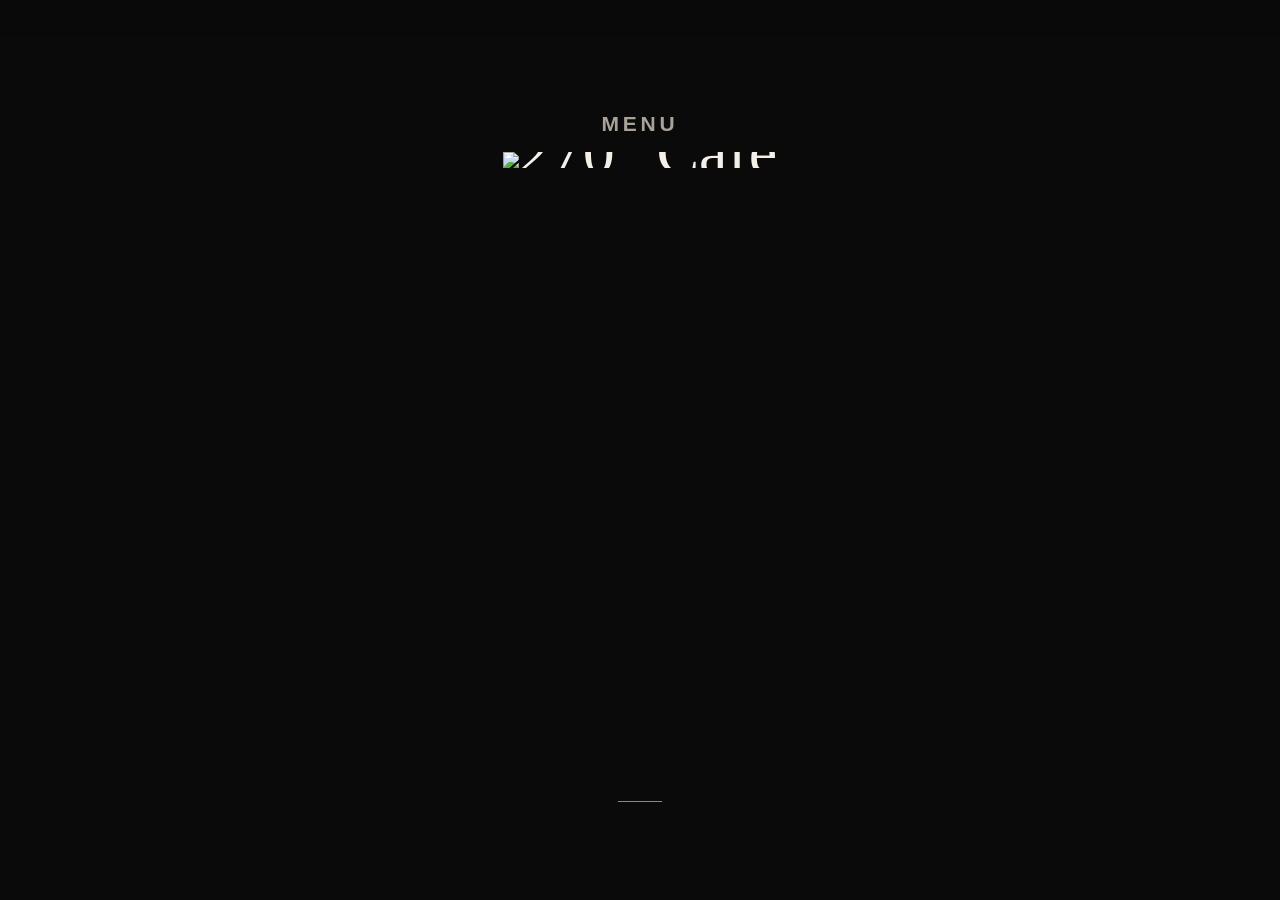
==== cafe/index.html @ ac8ba7f1 "Logos, hero with Nairobi daylight, tabbed menus, events page, venue fonts - real 270° logos in heade" ====
<!DOCTYPE html>
<html lang="en" data-root="../" data-venue="cafe">
<head>
<meta charset="utf-8">
<meta name="viewport" content="width=device-width, initial-scale=1">
<title>Café menu · 270°</title>
<meta name="description" content="The 270° Café menu: breakfast, smoothie bowls, sandwiches, bites and specialty coffee.">
<meta name="theme-color" content="#0a0a0a">
<link rel="icon" href="../assets/icon.png" type="image/png">
<link rel="apple-touch-icon" href="../assets/icon.png">
<link rel="stylesheet" href="../assets/style.css?v=221000">
</head>
<body>

<header data-header></header>

<main>
  <div class="menu-head">
    <p class="eyebrow">Menu</p>
    <h1 class="logo-h"><img src="../assets/logo-cafe.png?v=221000" alt="270° Café" width="766" height="815"></h1>
    <div class="venue-line" data-venue-info="cafe" data-compact></div>
  </div>
  <div id="menu"></div>
  <noscript><p class="menu-intro">Please switch on JavaScript to see the menu.</p></noscript>
</main>

<footer data-footer></footer>

<script src="../assets/site.js?v=221000"></script>
<script src="../data/cafe.js?v=221000"></script>
<script src="../assets/menu.js?v=221000"></script>
</body>
</html>
---- assets/style.css ----
@font-face { font-family: "Cormorant"; src: url("fonts/cormorant.woff2") format("woff2"); font-weight: 400 500; font-style: normal; font-display: swap; }
@font-face { font-family: "Cormorant"; src: url("fonts/cormorant-italic.woff2") format("woff2"); font-weight: 400; font-style: italic; font-display: swap; }
@font-face { font-family: "Jost"; src: url("fonts/jost.woff2") format("woff2"); font-weight: 300 500; font-style: normal; font-display: swap; }

:root {
  --bg: #0a0a0a;
  --panel: #131312;
  --fg: #f4f0e9;
  --muted: #a8a299;
  --line: rgba(244, 240, 233, 0.18);
  --serif: "Cormorant", "Cormorant Garamond", Georgia, "Times New Roman", serif;
  /* Century Gothic is the 270° Rooftop house font. It shows where it is installed (most Windows PCs);
     everywhere else Jost stands in until a web licence and font file for Century Gothic are added. */
  --sans: "Century Gothic", "CenturyGothic", "Jost", "Avenir Next", "Helvetica Neue", Arial, sans-serif;
  --gutter: clamp(20px, 5vw, 56px);
  --measure: 720px;
}

* { box-sizing: border-box; margin: 0; padding: 0; }
html { scroll-behavior: smooth; -webkit-text-size-adjust: 100%; }
body {
  background: var(--bg); color: var(--fg);
  font-family: var(--serif); font-size: 19px; line-height: 1.5;
  min-height: 100vh; display: flex; flex-direction: column;
  -webkit-font-smoothing: antialiased;
}
body.locked { overflow: hidden; }
a { color: inherit; text-underline-offset: 4px; text-decoration-thickness: 1px; }
a:focus-visible, button:focus-visible { outline: 1px solid var(--fg); outline-offset: 4px; }
main { flex: 1; }

/* Small caps labels */
.eyebrow, .tabs a, nav a, .btn, h3, .fine, .price-note {
  font-family: var(--sans); text-transform: uppercase; letter-spacing: 0.22em; font-weight: 400;
}

/* Header */
[data-header] {
  display: flex; align-items: center; justify-content: space-between; gap: 16px;
  padding: 18px var(--gutter); border-bottom: 1px solid var(--line);
}
.wordmark { font-family: var(--sans); font-weight: 300; font-size: 30px; letter-spacing: 0.02em; text-decoration: none; line-height: 1; }
[data-header] nav { display: flex; align-items: center; gap: clamp(14px, 4vw, 32px); }
[data-header] nav a { font-size: 12px; text-decoration: none; padding: 8px 0; }
[data-header] nav a:hover { text-decoration: underline; }
[data-header] nav a.nav-cta { border: 1px solid var(--fg); padding: 8px 14px; }
[data-header] nav a.nav-cta:hover { background: var(--fg); color: var(--bg); text-decoration: none; }

/* Hero */
.hero { text-align: center; padding: clamp(64px, 14vh, 150px) var(--gutter) clamp(56px, 10vh, 110px); }
.hero .mark { font-family: var(--sans); font-weight: 300; font-size: clamp(96px, 26vw, 220px); line-height: 0.95; letter-spacing: -0.01em; }
.hero .rule { display: flex; align-items: center; justify-content: center; gap: 18px; margin-top: 18px; font-family: var(--sans); font-size: clamp(12px, 3.2vw, 15px); letter-spacing: 0.5em; text-transform: uppercase; }
.hero .rule::before, .hero .rule::after { content: ""; width: clamp(28px, 8vw, 64px); height: 1px; background: var(--fg); }
.hero .rule span { padding-left: 0.5em; }
.hero p.lead { font-style: italic; font-size: clamp(22px, 5vw, 28px); margin: 40px auto 0; max-width: 22em; }
.actions { display: flex; flex-wrap: wrap; justify-content: center; gap: 14px; margin-top: 40px; }

.btn {
  display: inline-block; font-size: 12px; text-decoration: none; cursor: pointer;
  border: 1px solid var(--fg); background: transparent; color: var(--fg);
  padding: 15px 26px; min-width: 190px; text-align: center;
}
.btn:hover { background: var(--fg); color: var(--bg); }

/* Blocks */
.block { padding: clamp(48px, 9vh, 96px) var(--gutter); border-top: 1px solid var(--line); }
.block > * { max-width: var(--measure); margin-left: auto; margin-right: auto; }
.block.center { text-align: center; }
.eyebrow { font-size: 12px; color: var(--muted); margin-bottom: 18px; }
h1, h2 { font-weight: 400; line-height: 1.15; }
h2 { font-size: clamp(30px, 7vw, 42px); margin-bottom: 20px; }
.block p + p { margin-top: 16px; }
.signoff { font-style: italic; color: var(--muted); }

/* Two places */
.places { display: grid; gap: 1px; background: var(--line); border-top: 1px solid var(--line); }
@media (min-width: 760px) { .places { grid-template-columns: 1fr 1fr; } }
.place { background: var(--bg); padding: clamp(40px, 8vh, 80px) var(--gutter); text-align: center; text-decoration: none; display: block; }
.place:hover { background: var(--panel); }
.place h2 { margin-bottom: 10px; }
.place p { color: var(--muted); max-width: 26em; margin: 0 auto 26px; }
.place .more { font-family: var(--sans); font-size: 12px; letter-spacing: 0.22em; text-transform: uppercase; border-bottom: 1px solid var(--fg); padding-bottom: 6px; }

/* Visit */
.venues { display: grid; gap: 56px; max-width: 900px !important; }
@media (min-width: 760px) { .venues { grid-template-columns: 1fr 1fr; gap: 40px; } }
.venue h2 { font-size: clamp(28px, 6vw, 34px); margin-bottom: 16px; }
.fact { white-space: pre-line; }
.fact + .fact { margin-top: 10px !important; }
.fact.hours { color: var(--muted); }
.venue { display: flex; flex-direction: column; }
.venue .actions { flex-direction: column; align-items: center; justify-content: flex-end; flex: 1; margin-top: 0; padding-top: 26px; }
.venue .btn { width: 270px; max-width: 100%; }
.btn.solid { background: var(--fg); color: var(--bg); }
.btn.solid:hover { background: transparent; color: var(--fg); }
.venue-line { margin-top: 26px; font-size: 17px; color: var(--muted); }
.venue-line .fact + .fact { margin-top: 2px !important; }
.venue-line .actions { margin-top: 22px; }
.venue-line .btn { min-width: 0; padding: 12px 20px; }
.call-label { margin: 22px 0 8px !important; }
.call { margin-top: 4px !important; }
.call span { color: var(--muted); }
.foot-links { display: flex; flex-wrap: wrap; justify-content: center; gap: 8px 28px; margin-bottom: 16px; }

.facts { display: grid; gap: 34px; margin-top: 34px; }
@media (min-width: 760px) { .facts { grid-template-columns: repeat(auto-fit, minmax(200px, 1fr)); } }
.facts h3 { font-size: 12px; color: var(--muted); margin-bottom: 10px; }
.facts p { margin: 0; }
.social { display: flex; flex-wrap: wrap; justify-content: center; gap: 14px; margin-top: 28px; }

/* Menu page */
.menu-head { text-align: center; padding: clamp(40px, 8vh, 80px) var(--gutter) clamp(24px, 4vh, 40px); }
.menu-head .eyebrow { margin-bottom: 12px; }
.menu-head h1 { font-size: clamp(40px, 10vw, 64px); }
.menu-head .switch { margin-top: 18px; font-family: var(--sans); font-size: 12px; letter-spacing: 0.22em; text-transform: uppercase; color: var(--muted); }

.tabs {
  position: sticky; top: 0; z-index: 5; background: var(--bg);
  display: flex; gap: 26px; overflow-x: auto; white-space: nowrap; scrollbar-width: none;
  padding: 0 var(--gutter); border-top: 1px solid var(--line); border-bottom: 1px solid var(--line);
}
.tabs::-webkit-scrollbar { display: none; }
@media (min-width: 760px) { .tabs { justify-content: center; } }
.tabs a { font-size: 12px; text-decoration: none; color: var(--muted); padding: 17px 0 15px; border-bottom: 1px solid transparent; flex: none; }
.tabs a.on, .tabs a:hover { color: var(--fg); border-bottom-color: var(--fg); }

.menu-intro { max-width: 34em; margin: 40px auto 0; padding: 0 var(--gutter); text-align: center; font-style: italic; color: var(--muted); }
.sections { max-width: var(--measure); margin: 0 auto; padding: 0 var(--gutter) 40px; }
.menu-section { padding-top: 56px; scroll-margin-top: 44px; }
.menu-section h2 { text-align: center; font-family: var(--sans); font-weight: 400; font-size: clamp(20px, 5vw, 24px); letter-spacing: 0.32em; text-transform: uppercase; padding-bottom: 18px; margin-bottom: 0; border-bottom: 1px solid var(--line); }
.menu-section .subtitle { text-align: center; font-style: italic; color: var(--muted); margin-top: 14px; }
.menu-section h3 { font-size: 12px; color: var(--muted); margin: 38px 0 0; padding-bottom: 12px; border-bottom: 1px solid var(--line); }
.menu-section h3 + .subtitle { text-align: left; }

.items { list-style: none; }
.item { padding: 20px 0; border-bottom: 1px solid rgba(244, 240, 233, 0.08); }
.item:last-child { border-bottom: 0; }
.item-head { display: flex; align-items: baseline; justify-content: space-between; gap: 18px; }
.item h4 { font-weight: 500; font-size: 22px; line-height: 1.25; }
.price { font-family: var(--sans); font-weight: 400; font-size: 16px; letter-spacing: 0.04em; white-space: nowrap; font-variant-numeric: tabular-nums; }
.desc { color: var(--muted); font-style: italic; margin-top: 4px; max-width: 34em; }
.option { display: flex; justify-content: space-between; gap: 18px; margin-top: 8px; padding-left: 16px; border-left: 1px solid var(--line); color: var(--muted); }
.item-note { font-family: var(--sans); font-size: 14px; letter-spacing: 0.04em; color: var(--muted); margin-top: 8px; }
.menu-notes { text-align: center; color: var(--muted); font-family: var(--sans); font-size: 13px; letter-spacing: 0.08em; padding: 8px var(--gutter) 64px; }
.menu-notes p + p { margin-top: 6px; }

/* Footer */
[data-footer] { border-top: 1px solid var(--line); padding: 36px var(--gutter) 44px; text-align: center; color: var(--muted); font-size: 17px; }
[data-footer] p + p { margin-top: 10px; }
.fine { font-size: 11px; letter-spacing: 0.16em; }

/* Note for guests in the building */
.notice { position: fixed; inset: 0; z-index: 20; background: rgba(0, 0, 0, 0.78); display: flex; align-items: center; justify-content: center; padding: 20px; }
.notice-card { background: var(--bg); border: 1px solid var(--fg); max-width: 460px; width: 100%; padding: clamp(28px, 7vw, 44px); text-align: center; max-height: 100%; overflow-y: auto; }
.notice-card h2 { font-size: clamp(26px, 6.5vw, 32px); margin-bottom: 16px; }
.notice-card p + p { margin-top: 14px; }
.notice-card .btn { margin-top: 28px; }

[hidden] { display: none !important; }
@media (prefers-reduced-motion: reduce) { html { scroll-behavior: auto; } }

/* Home hero: the 270° arc and the Nairobi sky */
.hero { position: relative; overflow: hidden; isolation: isolate; }
.hero[data-mood="dawn"]   { --glow-a: rgba(244, 170, 120, 0.34); --glow-b: rgba(190, 110, 130, 0.16); --sun: #ffd9b0; }
.hero[data-mood="day"]    { --glow-a: rgba(236, 214, 170, 0.16); --glow-b: rgba(150, 170, 190, 0.08); --sun: #fff3d6; }
.hero[data-mood="sunset"] { --glow-a: rgba(240, 130, 60, 0.46);  --glow-b: rgba(170, 60, 90, 0.24);   --sun: #ffb070; }
.hero[data-mood="night"]  { --glow-a: rgba(120, 118, 114, 0.20); --glow-b: rgba(70, 68, 66, 0.14);    --sun: #cfcac2; }
.sky {
  position: absolute; inset: 0; z-index: -1; opacity: 0; transition: opacity 2.6s ease;
  background:
    radial-gradient(90% 55% at 50% 108%, var(--glow-a, transparent), transparent 70%),
    radial-gradient(140% 80% at 50% 120%, var(--glow-b, transparent), transparent 75%);
}
.hero.lit .sky { opacity: 1; animation: breathe 9s ease-in-out 2.6s infinite alternate; }
@keyframes breathe { from { opacity: 1; } to { opacity: 0.72; } }

.dial { position: relative; width: min(80vw, 430px); aspect-ratio: 1; margin: 0 auto; display: grid; place-items: center; }
.dial svg { position: absolute; inset: 0; width: 100%; height: 100%; overflow: visible; }
.arc {
  fill: none; stroke: var(--fg); stroke-width: 1.1;
  transform-origin: 200px 200px; transform: rotate(135deg);
  stroke-dasharray: 0 360; transition: stroke-dasharray 2.4s cubic-bezier(.65, 0, .2, 1);
}
.hero.lit .arc { stroke-dasharray: 270 360; }
.sun { transform-origin: 200px 200px; transform: rotate(135deg); transition: transform 2.8s cubic-bezier(.65, 0, .2, 1), opacity 1s ease; opacity: 0; fill: var(--sun, var(--fg)); }
.hero.lit .sun { opacity: 1; }
.sun .halo { opacity: 0.22; filter: blur(5px); }
.hero .dial .mark { font-size: clamp(76px, 25vw, 136px); line-height: 1; padding-left: 0.08em; opacity: 0; transform: translateY(10px); transition: opacity 1.4s ease .5s, transform 1.4s ease .5s; }
.hero.lit .dial .mark { opacity: 1; transform: none; }
.hero .dial .rule { position: absolute; left: 0; right: 0; bottom: 5%; margin: 0; gap: 0; font-size: clamp(10px, 2.9vw, 13px); opacity: 0; transition: opacity 1.4s ease 1.5s; }
.hero .dial .rule::before, .hero .dial .rule::after { display: none; }
.hero.lit .dial .rule { opacity: 1; }
.hero p.lead, .hero .actions, .now { opacity: 0; transition: opacity 1.4s ease 1.9s; }
.hero.lit p.lead, .hero.lit .actions { opacity: 1; }
.hero.lit .now { opacity: 1; }
.now { margin-top: 44px; font-family: var(--sans); font-size: 11px; letter-spacing: 0.3em; text-transform: uppercase; color: var(--muted); }

.reveal { opacity: 0; transform: translateY(18px); transition: opacity 1s ease, transform 1s ease; }
.reveal.in { opacity: 1; transform: none; }
@media (prefers-reduced-motion: reduce) {
  .arc, .sun, .sky, .hero .dial .mark, .hero .dial .rule, .hero p.lead, .hero .actions, .now { transition: none; animation: none !important; }
}

/* Real logos */
.wordmark { display: block; }
.wordmark img { display: block; height: 30px; width: auto; }
.hero .dial .mark { font-size: 0; padding: 0; width: 56%; margin-top: -4%; }
.hero .dial .mark img { display: block; width: 100%; height: auto; }
.logo-h { margin: 0 auto 22px !important; line-height: 0; }
.logo-h img { height: auto; }
.place .logo-h img { width: clamp(120px, 34vw, 150px); }
.place .logo-h img[src*="cafe"] { width: clamp(100px, 28vw, 124px); }
.menu-head .logo-h img { width: clamp(140px, 40vw, 180px); }
.menu-head .logo-h img[src*="cafe"] { width: clamp(116px, 33vw, 148px); }

/* Hero line in the house sans (Century Gothic, Jost as stand-in) */
.hero p.lead { font-family: var(--sans); font-style: normal; font-weight: 300; font-size: clamp(16px, 4.2vw, 21px); letter-spacing: 0.04em; line-height: 1.6; max-width: 30em; }

/* No italic script anywhere: these lines use the house sans, upright and light */
.signoff, .menu-intro, .menu-section .subtitle, .desc {
  font-family: var(--sans); font-style: normal; font-weight: 300; letter-spacing: 0.02em;
}
.desc { font-size: 15.5px; line-height: 1.55; margin-top: 6px; }
.menu-intro { font-size: 16px; line-height: 1.7; }
.menu-section .subtitle, .signoff { font-size: 15px; }

/* Very narrow phones */
@media (max-width: 359px) {
  [data-header] nav { gap: 12px; }
  [data-header] nav a { font-size: 11px; letter-spacing: 0.14em; }
  [data-header] nav a.nav-cta { padding: 7px 10px; }
}

/* Side note under the venue details on the menu pages */
.side-note { font-family: var(--sans); font-weight: 300; font-size: 14px; letter-spacing: 0.03em; line-height: 1.6; color: var(--muted); max-width: 30em; margin: 22px auto 0; padding-top: 18px; border-top: 1px solid var(--line); }

/* Story text on the home page in the house sans */
.story p:not(.eyebrow) { font-family: var(--sans); font-weight: 300; font-size: 17px; line-height: 1.75; letter-spacing: 0.02em; }
.story p.signoff { font-size: 15px; }

/* Café: the hand-drawn font from the café logo and printed menu (Amatic SC) */
@font-face { font-family: "Amatic SC"; src: url("fonts/amatic.woff2") format("woff2"); font-weight: 400; font-style: normal; font-display: swap; }
@font-face { font-family: "Amatic SC"; src: url("fonts/amatic-bold.woff2") format("woff2"); font-weight: 700; font-style: normal; font-display: swap; }
html[data-venue="cafe"] { --hand: "Amatic SC", "Jost", sans-serif; }
html[data-venue="cafe"] .eyebrow,
html[data-venue="cafe"] [data-header] nav a,
html[data-venue="cafe"] .btn,
html[data-venue="cafe"] .tabs a,
html[data-venue="cafe"] .menu-section h2,
html[data-venue="cafe"] .item h4,
html[data-venue="cafe"] .price { font-family: var(--hand); font-weight: 700; }
html[data-venue="cafe"] .eyebrow { font-size: 21px; letter-spacing: 0.18em; }
html[data-venue="cafe"] [data-header] nav a { font-size: 21px; letter-spacing: 0.12em; padding: 4px 0; }
html[data-venue="cafe"] [data-header] nav a.nav-cta { padding: 3px 14px; }
html[data-venue="cafe"] .btn { font-size: 21px; letter-spacing: 0.12em; padding: 9px 20px; }
html[data-venue="cafe"] .tabs a { font-size: 22px; letter-spacing: 0.1em; padding: 10px 0 9px; }
html[data-venue="cafe"] .menu-section h2 { font-size: clamp(38px, 10vw, 46px); letter-spacing: 0.12em; line-height: 1.1; padding-bottom: 12px; }
html[data-venue="cafe"] .item h4 { font-size: 30px; letter-spacing: 0.05em; line-height: 1.15; }
html[data-venue="cafe"] .price { font-size: 28px; letter-spacing: 0.04em; }
@media (max-width: 359px) {
  html[data-venue="cafe"] [data-header] nav a { font-size: 19px; letter-spacing: 0.08em; }
}

/* Logos as titles in the Visit section */
.venue .logo-h { min-height: 124px; display: flex; align-items: flex-end; justify-content: center; margin-bottom: 26px !important; }
.venue .logo-h img { width: 140px; }
.venue .logo-h img[src*="cafe"] { width: 116px; }
.venue .logo-h { min-height: 86px; margin-bottom: 22px !important; }
.venue .logo-h img { width: 96px; }
.venue .logo-h img[src*="cafe"] { width: 80px; }

/* Header on phones: logo on top, links in a row below */
@media (max-width: 519px) {
  [data-header] { flex-wrap: wrap; justify-content: center; row-gap: 12px; padding-top: 16px; padding-bottom: 12px; }
  [data-header] nav { width: 100%; justify-content: space-between; gap: 8px; }
}

/* Events page */
.events-head h1, .sans-h { font-family: var(--sans); font-weight: 300; font-size: clamp(26px, 6.4vw, 40px); letter-spacing: 0.04em; line-height: 1.25; }
.events-lead { font-family: var(--sans); font-weight: 300; font-size: 17px; line-height: 1.7; letter-spacing: 0.02em; color: var(--muted); max-width: 32em; margin: 18px auto 0; }
.events-head .btn { margin-top: 30px; }
.events-head { padding-bottom: clamp(48px, 9vh, 88px); }
.center-text { text-align: center; }
.points { display: grid; gap: 40px; max-width: 980px !important; }
@media (min-width: 760px) { .points { grid-template-columns: repeat(3, 1fr); gap: 48px; } }
.points h3 { font-size: 12px; color: var(--fg); margin-bottom: 14px; padding-bottom: 14px; border-bottom: 1px solid var(--line); }
.points p { font-family: var(--sans); font-weight: 300; font-size: 16px; line-height: 1.7; letter-spacing: 0.02em; color: var(--muted); }
#inquire h2 { font-family: var(--sans); font-weight: 300; font-size: clamp(24px, 6vw, 32px); letter-spacing: 0.04em; }

.form { display: grid; gap: 22px 28px; margin-top: 40px; }
@media (min-width: 640px) { .form { grid-template-columns: 1fr 1fr; } .form .wide { grid-column: 1 / -1; } }
.field label { display: block; font-family: var(--sans); font-size: 11px; letter-spacing: 0.22em; text-transform: uppercase; color: var(--muted); margin-bottom: 8px; }
.field input, .field select, .field textarea {
  width: 100%; font: 300 17px/1.4 var(--sans); letter-spacing: 0.02em; color: var(--fg);
  background: transparent; border: 1px solid var(--line); border-radius: 0; padding: 13px 14px;
  -webkit-appearance: none; appearance: none; color-scheme: dark;
}
.field select { background-image: linear-gradient(45deg, transparent 50%, var(--fg) 50%), linear-gradient(135deg, var(--fg) 50%, transparent 50%); background-position: calc(100% - 20px) 55%, calc(100% - 14px) 55%; background-size: 6px 6px; background-repeat: no-repeat; padding-right: 40px; }
.field select option { background: var(--bg); color: var(--fg); }
.field textarea { resize: vertical; min-height: 130px; }
.field input::placeholder { color: rgba(244, 240, 233, 0.32); }
.field input:focus, .field select:focus, .field textarea:focus { outline: none; border-color: var(--fg); }
.field .bad { border-color: #e0a08a; }
.form-actions { display: flex; flex-wrap: wrap; gap: 14px; margin-top: 6px; }
.form-error { font-family: var(--sans); font-size: 15px; color: #e8b3a0; }
.form-hint { font-family: var(--sans); font-weight: 300; font-size: 13.5px; letter-spacing: 0.03em; color: var(--muted); }

/* Header fixed at the top of every page */
[data-header] { position: sticky; top: 0; z-index: 10; background: rgba(10, 10, 10, 0.94); -webkit-backdrop-filter: blur(10px); backdrop-filter: blur(10px); }
.tabs { top: var(--header-h, 73px); }
.menu-section { scroll-margin-top: calc(var(--header-h, 73px) + 52px); }
#inquire, #visit { scroll-margin-top: var(--header-h, 73px); }
@media (max-width: 519px) {
  [data-header] { row-gap: 6px; padding-top: 10px; padding-bottom: 8px; }
  [data-header] .wordmark img { height: 24px; }
  [data-header] nav a { padding: 6px 0; }
  [data-header] nav a.nav-cta { padding: 6px 12px; }
}

/* Venue cards: logos share a baseline and the "See the menu" links sit on one line */
.place { display: flex; flex-direction: column; align-items: center; }
.place .logo-h { min-height: 136px; display: flex; align-items: flex-end; justify-content: center; }
.place p:not(.eyebrow) { margin-bottom: 26px; }
.place .more { margin-top: auto; }

/* "270°" inside a headline, drawn as the logo */
.inline-mark { display: inline-block; height: 1.12em; width: auto; vertical-align: -0.06em; margin-left: 0.12em; }

/* No line under the navigation: the header simply floats over the page */
[data-header] { border-bottom: 0; background: rgba(10, 10, 10, 0.88); }
.tabs { border-top: 0; }

/* Rooftop menu: everything in the house sans (Century Gothic, Jost as stand-in) */
html[data-venue="rooftop"] body { font-family: var(--sans); font-weight: 300; letter-spacing: 0.02em; }
html[data-venue="rooftop"] .item h4 { font-family: var(--sans); font-weight: 400; font-size: 18px; letter-spacing: 0.06em; line-height: 1.35; }
html[data-venue="rooftop"] .venue-line { font-size: 15px; line-height: 1.6; }
html[data-venue="rooftop"] .option { font-size: 15.5px; }
html[data-venue="rooftop"] [data-footer] { font-size: 15px; }

/* Menu as tabs: one section shown at a time */
.menu-section { padding-top: 44px; animation: tab-in .45s ease; }
@keyframes tab-in { from { opacity: 0; transform: translateY(8px); } to { opacity: 1; transform: none; } }
.sections { min-height: 46vh; }
.tabs a { cursor: pointer; }
@media (prefers-reduced-motion: reduce) { .menu-section { animation: none; } }

/* Playing with the circle: the dot follows the pointer quickly, then glides back */
.hero.playing .sun { transition: transform .18s ease-out, opacity 1s ease; }
.hero.playing .sky { animation: none; opacity: 1; }
.sun circle:not(.halo) { r: 5.5px; }
.hero .dial { cursor: default; }

/* Section intro sits inside its tab, above the section title */
.menu-section > .menu-intro { margin: 0 auto 34px; padding: 0; }

/* Time in Nairobi sits right under the circle, above the hero line */
.now { margin-top: 30px; font-size: 12px; color: var(--fg); opacity: 0; }
.hero.lit .now { opacity: 0.8; }
.hero p.lead { margin-top: 16px; }

/* A little more light: a taller horizon glow and a soft aura that travels with the sun */
.sky {
  background:
    radial-gradient(95% 70% at 50% 110%, var(--glow-a, transparent), transparent 72%),
    radial-gradient(150% 100% at 50% 125%, var(--glow-b, transparent), transparent 78%);
}
.sun .aura { opacity: 0.20; filter: blur(34px); }
.sun .halo { opacity: 0.34; }
@keyframes breathe { from { opacity: 1; } to { opacity: 0.8; } }

/* Light as before (same size and place), only with a gentler edge: it thins out in steps instead of ending in a band */
.sky {
  background:
    radial-gradient(95% 70% at 50% 110%,
      color-mix(in srgb, var(--glow-a, transparent) 90%, transparent) 0%,
      color-mix(in srgb, var(--glow-a, transparent) 62%, transparent) 22%,
      color-mix(in srgb, var(--glow-a, transparent) 34%, transparent) 42%,
      color-mix(in srgb, var(--glow-a, transparent) 13%, transparent) 58%,
      transparent 74%),
    radial-gradient(150% 100% at 50% 125%,
      var(--glow-b, transparent) 0%,
      color-mix(in srgb, var(--glow-b, transparent) 45%, transparent) 45%,
      transparent 78%);
  -webkit-mask-image: none; mask-image: none;
}

/* Once loaded, the dot is moved frame by frame from the script, so no CSS easing on top */
.hero.live .sun, .hero.playing .sun { transition: opacity 1s ease; }
.hero.live .sky { animation: none; opacity: 1; }

/* No full-width lines between sections: space separates them, a short centred rule marks each start */
.block, .places, [data-footer] { border-top: 0; }
.places { background: transparent; gap: 0; }
.place { background: transparent; }
.place:hover { background: transparent; }
.place:hover .more { border-bottom-color: transparent; }
.block::before, [data-footer]::before {
  content: ""; display: block; width: 44px; height: 1px; background: var(--fg); opacity: 0.55;
  margin: 0 auto clamp(34px, 6vh, 56px);
}
.events-head + .block::before { display: none; }
.block { padding-top: clamp(36px, 7vh, 72px); padding-bottom: clamp(48px, 9vh, 96px); }

/* Story as a statement: larger type */
.story > * { max-width: 900px; }
.story p:not(.eyebrow) { font-size: clamp(20px, 2.7vw, 30px); line-height: 1.5; letter-spacing: 0.01em; }
.story p + p { margin-top: 1em; }
.story p.signoff { font-size: 15px; letter-spacing: 0.06em; margin-top: 2.2em; }

/* Story: small, fine capitals with air between the letters */
.story > * { max-width: 780px; }
.story p:not(.eyebrow) { font-size: clamp(12.5px, 1.35vw, 15px); font-weight: 300; text-transform: uppercase; letter-spacing: 0.22em; line-height: 2.1; }
.story p + p { margin-top: 1.6em; }
.story p.signoff { font-size: 11px; letter-spacing: 0.26em; margin-top: 2.6em; }

/* Visit: both columns share the same rows, so address, hours, phone and buttons line up */
.venues { row-gap: 0; }
.venue { display: grid; grid-row: span 5; grid-template-rows: subgrid; justify-items: center; align-items: start; }
.venue .actions { align-self: end; flex: none; }
@media (max-width: 759px) { .venue + .venue { margin-top: 64px; } }

/* Each venue in its own font: rooftop in the house sans, café in the hand-drawn café font */
[data-venue-info="rooftop"] .fact, .place[href^="rooftop"] p:not(.eyebrow) {
  font-family: var(--sans); font-weight: 300; font-size: 16px; letter-spacing: 0.04em; line-height: 1.7;
}
[data-venue-info="cafe"] .fact, .place[href^="cafe"] p:not(.eyebrow) {
  font-family: "Amatic SC", var(--sans); font-weight: 700; font-size: 25px; letter-spacing: 0.07em; line-height: 1.3;
}
[data-venue-info="cafe"] .btn, .place[href^="cafe"] .more, .place[href^="cafe"] .eyebrow {
  font-family: "Amatic SC", var(--sans); font-weight: 700; font-size: 21px; letter-spacing: 0.12em;
}
[data-venue-info="cafe"] .btn { padding: 9px 20px; }
.place[href^="cafe"] .eyebrow { font-size: 20px; letter-spacing: 0.16em; }
.venue-line[data-venue-info="cafe"] .fact { font-size: 23px; }
.venue-line[data-venue-info="rooftop"] .fact { font-size: 15px; }
.place .eyebrow { min-height: 28px; display: flex; align-items: center; margin-bottom: 12px; }
.venue .btn { height: 50px; padding-top: 0; padding-bottom: 0; display: inline-flex; align-items: center; justify-content: center; }

/* Events page while the form has no destination: phone numbers instead */
.inquire-call { text-align: center; margin-top: 10px; }
.inquire-call .call { font-family: var(--sans); font-weight: 300; font-size: 18px; letter-spacing: 0.04em; margin-top: 14px !important; }
.inquire-call .events-lead { margin-bottom: 26px; }
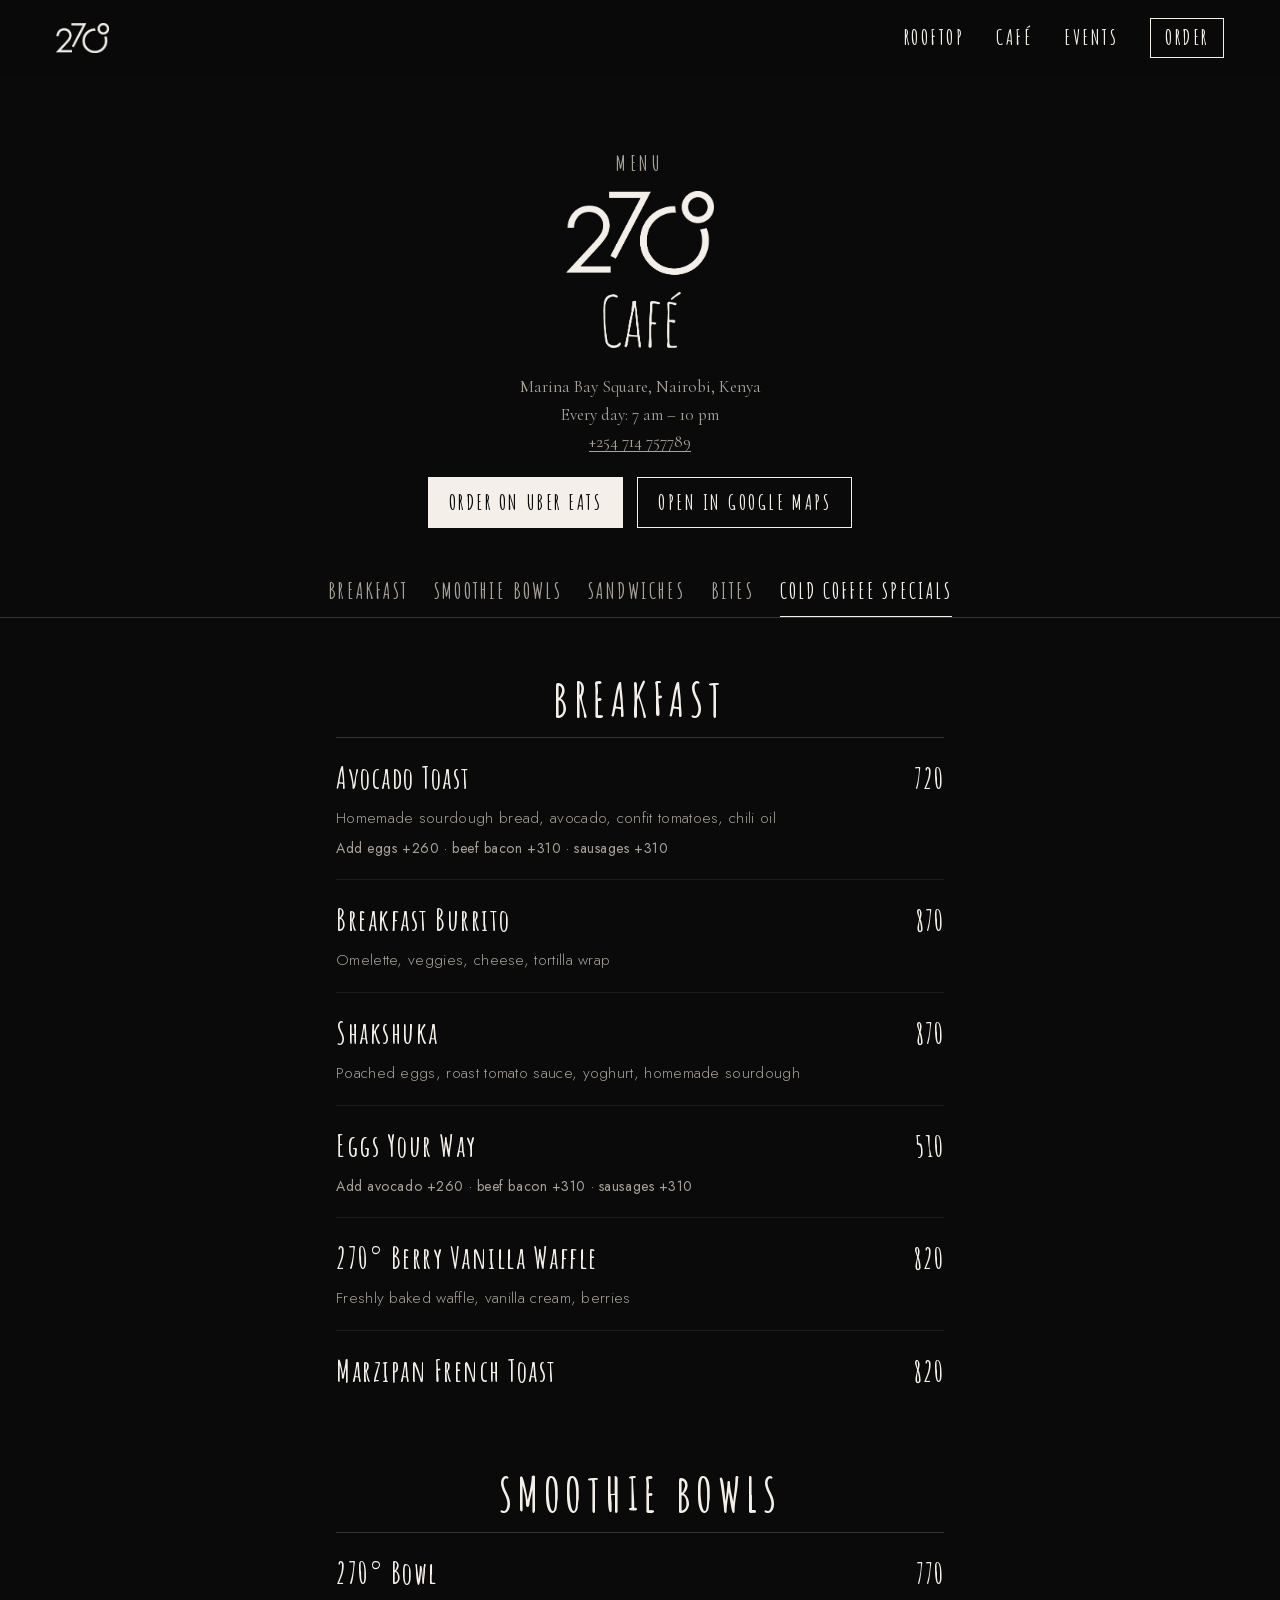
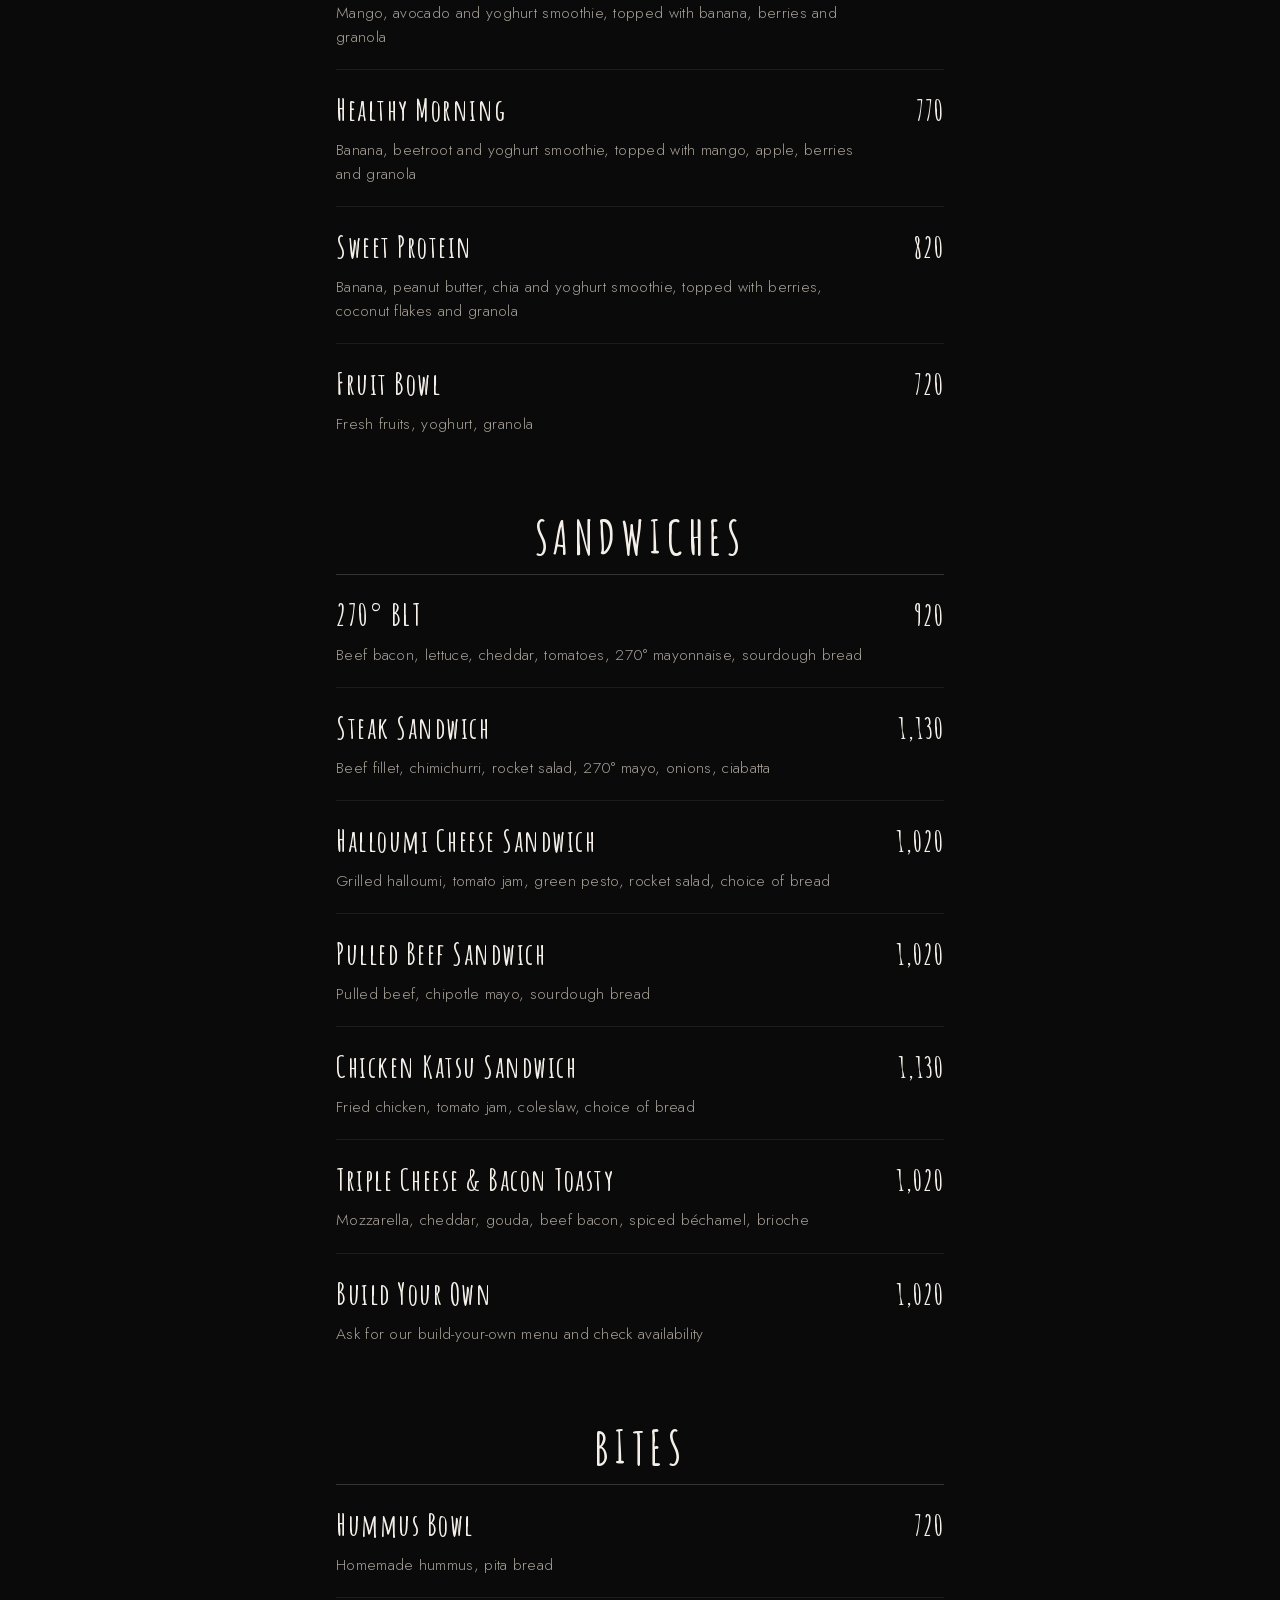
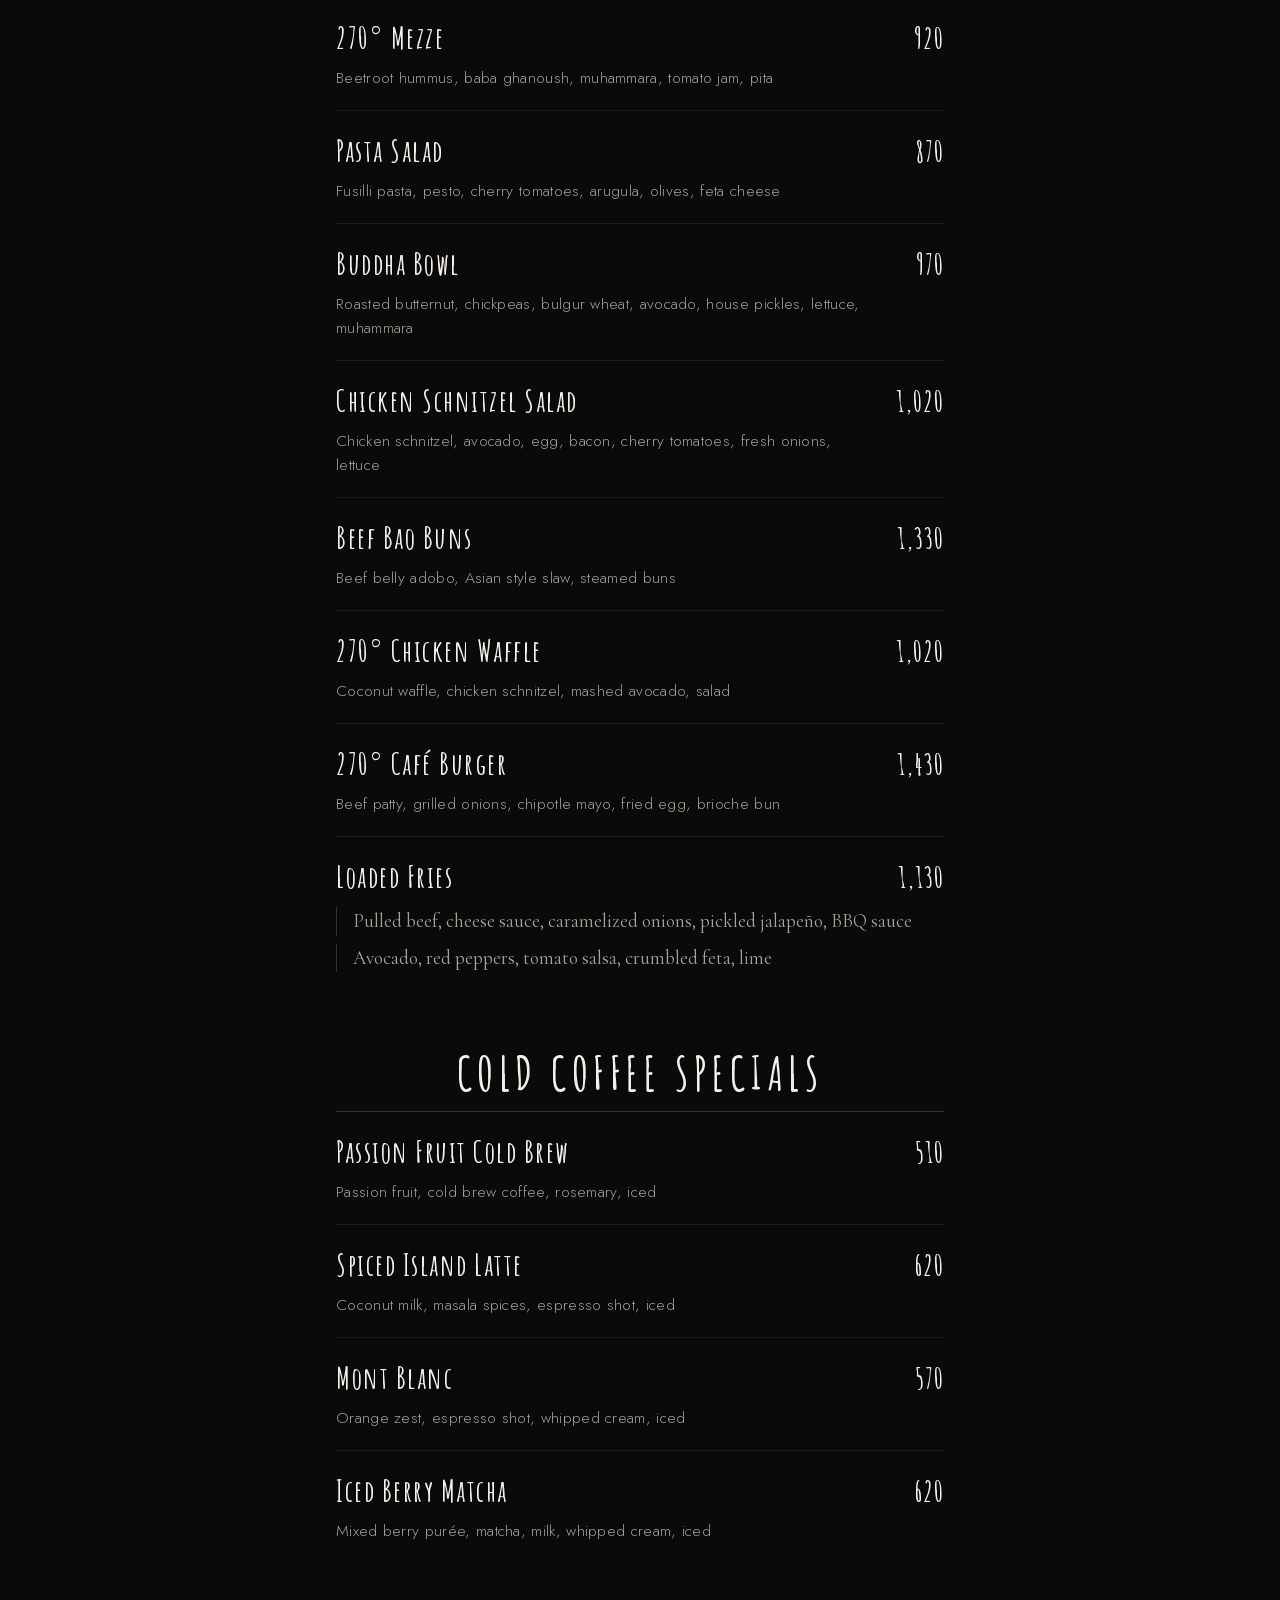
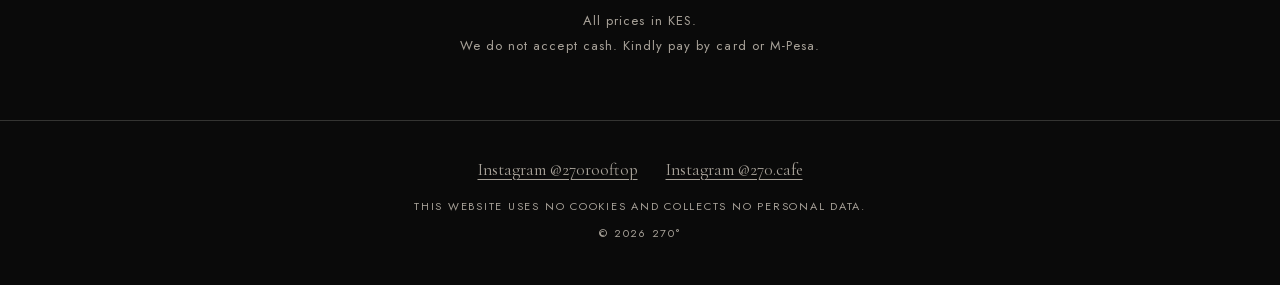
==== commit 9808773b: "270° website: home, rooftop and café menus, events page Static site without a build step. Settings i" ====
--- a/cafe/index.html
+++ b/cafe/index.html
@@ -8,7 +8,7 @@
 <meta name="theme-color" content="#0a0a0a">
 <link rel="icon" href="../assets/icon.png" type="image/png">
 <link rel="apple-touch-icon" href="../assets/icon.png">
-<link rel="stylesheet" href="../assets/style.css?v=221000">
+<link rel="stylesheet" href="../assets/style.css?v=214841">
 </head>
 <body>
 
@@ -17,7 +17,7 @@
 <main>
   <div class="menu-head">
     <p class="eyebrow">Menu</p>
-    <h1 class="logo-h"><img src="../assets/logo-cafe.png?v=221000" alt="270° Café" width="766" height="815"></h1>
+    <h1 class="logo-h"><img src="../assets/logo-cafe.png?v=214841" alt="270° Café" width="766" height="815"></h1>
     <div class="venue-line" data-venue-info="cafe" data-compact></div>
   </div>
   <div id="menu"></div>
@@ -26,8 +26,8 @@
 
 <footer data-footer></footer>
 
-<script src="../assets/site.js?v=221000"></script>
-<script src="../data/cafe.js?v=221000"></script>
-<script src="../assets/menu.js?v=221000"></script>
+<script src="../assets/site.js?v=214841"></script>
+<script src="../data/cafe.js?v=214841"></script>
+<script src="../assets/menu.js?v=214841"></script>
 </body>
 </html>
--- a/assets/style.css
+++ b/assets/style.css
@@ -336,107 +336,3 @@
 html[data-venue="rooftop"] .venue-line { font-size: 15px; line-height: 1.6; }
 html[data-venue="rooftop"] .option { font-size: 15.5px; }
 html[data-venue="rooftop"] [data-footer] { font-size: 15px; }
-
-/* Menu as tabs: one section shown at a time */
-.menu-section { padding-top: 44px; animation: tab-in .45s ease; }
-@keyframes tab-in { from { opacity: 0; transform: translateY(8px); } to { opacity: 1; transform: none; } }
-.sections { min-height: 46vh; }
-.tabs a { cursor: pointer; }
-@media (prefers-reduced-motion: reduce) { .menu-section { animation: none; } }
-
-/* Playing with the circle: the dot follows the pointer quickly, then glides back */
-.hero.playing .sun { transition: transform .18s ease-out, opacity 1s ease; }
-.hero.playing .sky { animation: none; opacity: 1; }
-.sun circle:not(.halo) { r: 5.5px; }
-.hero .dial { cursor: default; }
-
-/* Section intro sits inside its tab, above the section title */
-.menu-section > .menu-intro { margin: 0 auto 34px; padding: 0; }
-
-/* Time in Nairobi sits right under the circle, above the hero line */
-.now { margin-top: 30px; font-size: 12px; color: var(--fg); opacity: 0; }
-.hero.lit .now { opacity: 0.8; }
-.hero p.lead { margin-top: 16px; }
-
-/* A little more light: a taller horizon glow and a soft aura that travels with the sun */
-.sky {
-  background:
-    radial-gradient(95% 70% at 50% 110%, var(--glow-a, transparent), transparent 72%),
-    radial-gradient(150% 100% at 50% 125%, var(--glow-b, transparent), transparent 78%);
-}
-.sun .aura { opacity: 0.20; filter: blur(34px); }
-.sun .halo { opacity: 0.34; }
-@keyframes breathe { from { opacity: 1; } to { opacity: 0.8; } }
-
-/* Light as before (same size and place), only with a gentler edge: it thins out in steps instead of ending in a band */
-.sky {
-  background:
-    radial-gradient(95% 70% at 50% 110%,
-      color-mix(in srgb, var(--glow-a, transparent) 90%, transparent) 0%,
-      color-mix(in srgb, var(--glow-a, transparent) 62%, transparent) 22%,
-      color-mix(in srgb, var(--glow-a, transparent) 34%, transparent) 42%,
-      color-mix(in srgb, var(--glow-a, transparent) 13%, transparent) 58%,
-      transparent 74%),
-    radial-gradient(150% 100% at 50% 125%,
-      var(--glow-b, transparent) 0%,
-      color-mix(in srgb, var(--glow-b, transparent) 45%, transparent) 45%,
-      transparent 78%);
-  -webkit-mask-image: none; mask-image: none;
-}
-
-/* Once loaded, the dot is moved frame by frame from the script, so no CSS easing on top */
-.hero.live .sun, .hero.playing .sun { transition: opacity 1s ease; }
-.hero.live .sky { animation: none; opacity: 1; }
-
-/* No full-width lines between sections: space separates them, a short centred rule marks each start */
-.block, .places, [data-footer] { border-top: 0; }
-.places { background: transparent; gap: 0; }
-.place { background: transparent; }
-.place:hover { background: transparent; }
-.place:hover .more { border-bottom-color: transparent; }
-.block::before, [data-footer]::before {
-  content: ""; display: block; width: 44px; height: 1px; background: var(--fg); opacity: 0.55;
-  margin: 0 auto clamp(34px, 6vh, 56px);
-}
-.events-head + .block::before { display: none; }
-.block { padding-top: clamp(36px, 7vh, 72px); padding-bottom: clamp(48px, 9vh, 96px); }
-
-/* Story as a statement: larger type */
-.story > * { max-width: 900px; }
-.story p:not(.eyebrow) { font-size: clamp(20px, 2.7vw, 30px); line-height: 1.5; letter-spacing: 0.01em; }
-.story p + p { margin-top: 1em; }
-.story p.signoff { font-size: 15px; letter-spacing: 0.06em; margin-top: 2.2em; }
-
-/* Story: small, fine capitals with air between the letters */
-.story > * { max-width: 780px; }
-.story p:not(.eyebrow) { font-size: clamp(12.5px, 1.35vw, 15px); font-weight: 300; text-transform: uppercase; letter-spacing: 0.22em; line-height: 2.1; }
-.story p + p { margin-top: 1.6em; }
-.story p.signoff { font-size: 11px; letter-spacing: 0.26em; margin-top: 2.6em; }
-
-/* Visit: both columns share the same rows, so address, hours, phone and buttons line up */
-.venues { row-gap: 0; }
-.venue { display: grid; grid-row: span 5; grid-template-rows: subgrid; justify-items: center; align-items: start; }
-.venue .actions { align-self: end; flex: none; }
-@media (max-width: 759px) { .venue + .venue { margin-top: 64px; } }
-
-/* Each venue in its own font: rooftop in the house sans, café in the hand-drawn café font */
-[data-venue-info="rooftop"] .fact, .place[href^="rooftop"] p:not(.eyebrow) {
-  font-family: var(--sans); font-weight: 300; font-size: 16px; letter-spacing: 0.04em; line-height: 1.7;
-}
-[data-venue-info="cafe"] .fact, .place[href^="cafe"] p:not(.eyebrow) {
-  font-family: "Amatic SC", var(--sans); font-weight: 700; font-size: 25px; letter-spacing: 0.07em; line-height: 1.3;
-}
-[data-venue-info="cafe"] .btn, .place[href^="cafe"] .more, .place[href^="cafe"] .eyebrow {
-  font-family: "Amatic SC", var(--sans); font-weight: 700; font-size: 21px; letter-spacing: 0.12em;
-}
-[data-venue-info="cafe"] .btn { padding: 9px 20px; }
-.place[href^="cafe"] .eyebrow { font-size: 20px; letter-spacing: 0.16em; }
-.venue-line[data-venue-info="cafe"] .fact { font-size: 23px; }
-.venue-line[data-venue-info="rooftop"] .fact { font-size: 15px; }
-.place .eyebrow { min-height: 28px; display: flex; align-items: center; margin-bottom: 12px; }
-.venue .btn { height: 50px; padding-top: 0; padding-bottom: 0; display: inline-flex; align-items: center; justify-content: center; }
-
-/* Events page while the form has no destination: phone numbers instead */
-.inquire-call { text-align: center; margin-top: 10px; }
-.inquire-call .call { font-family: var(--sans); font-weight: 300; font-size: 18px; letter-spacing: 0.04em; margin-top: 14px !important; }
-.inquire-call .events-lead { margin-bottom: 26px; }
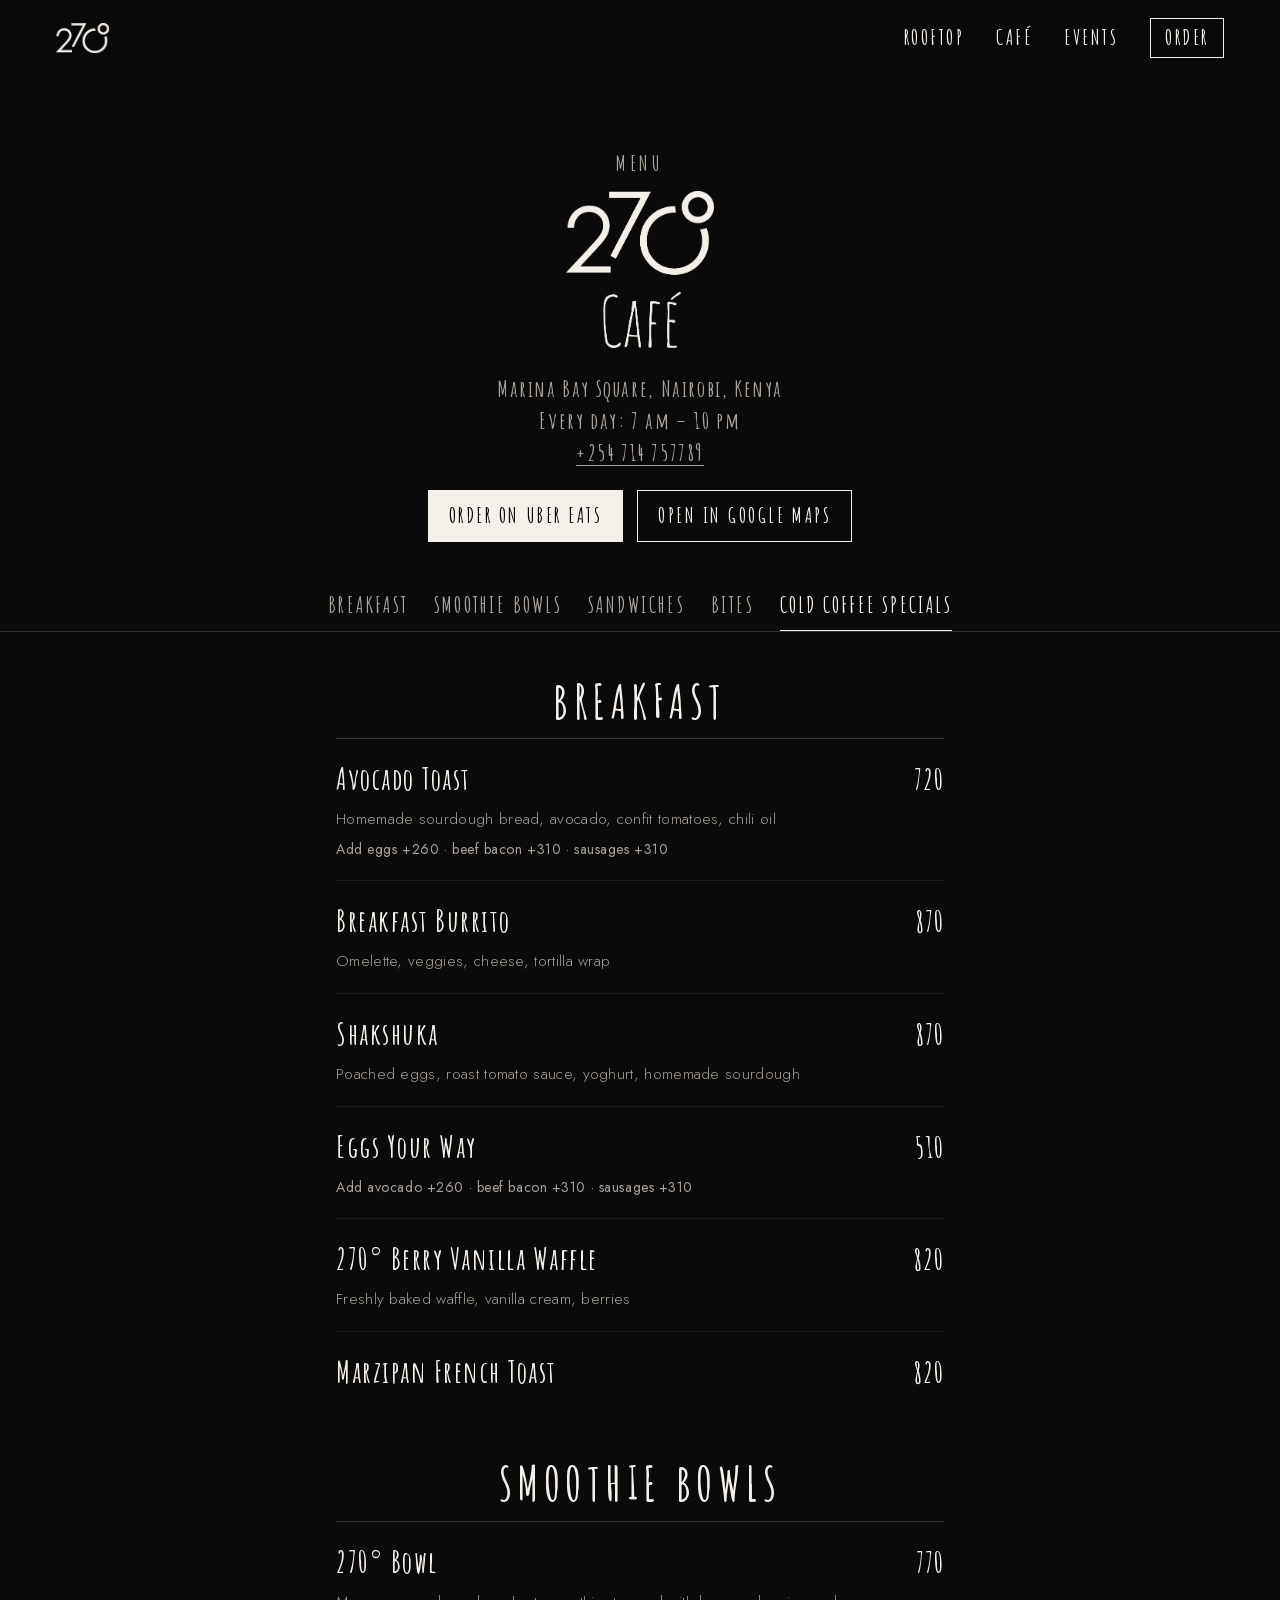
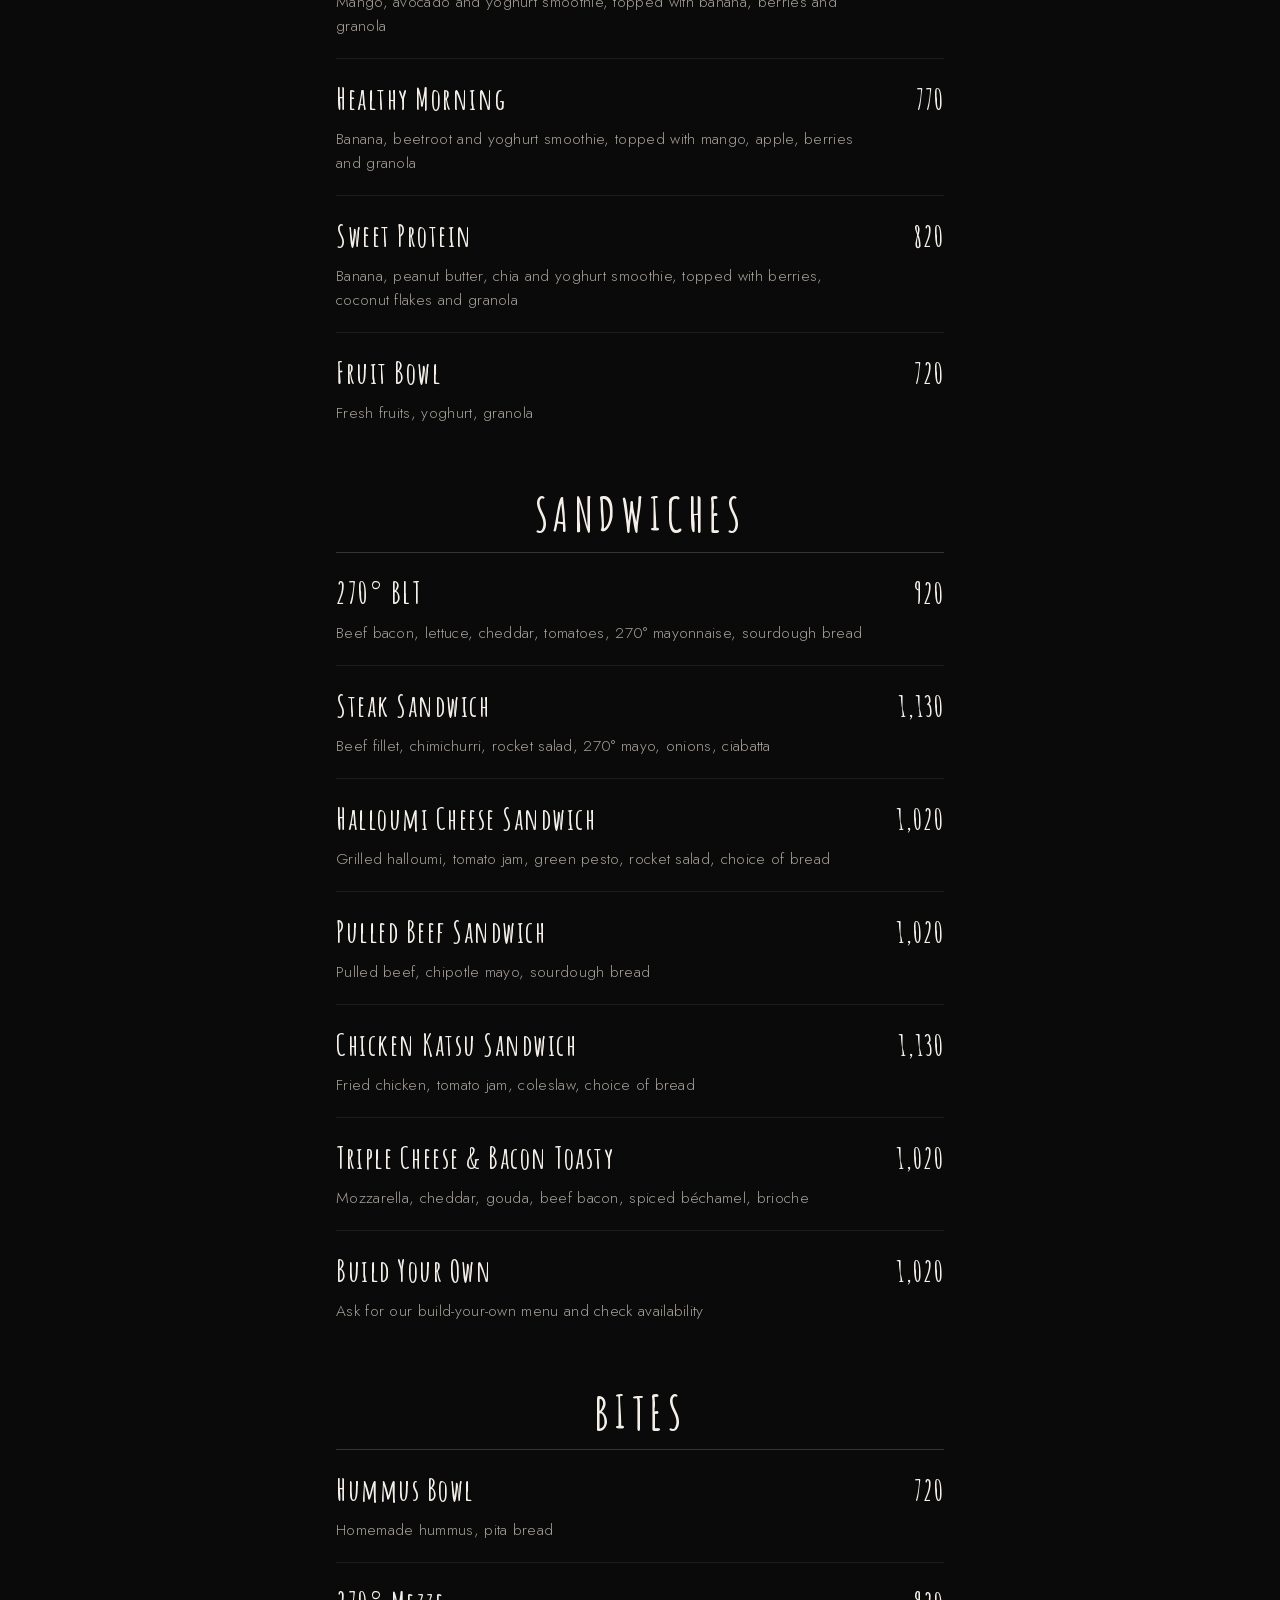
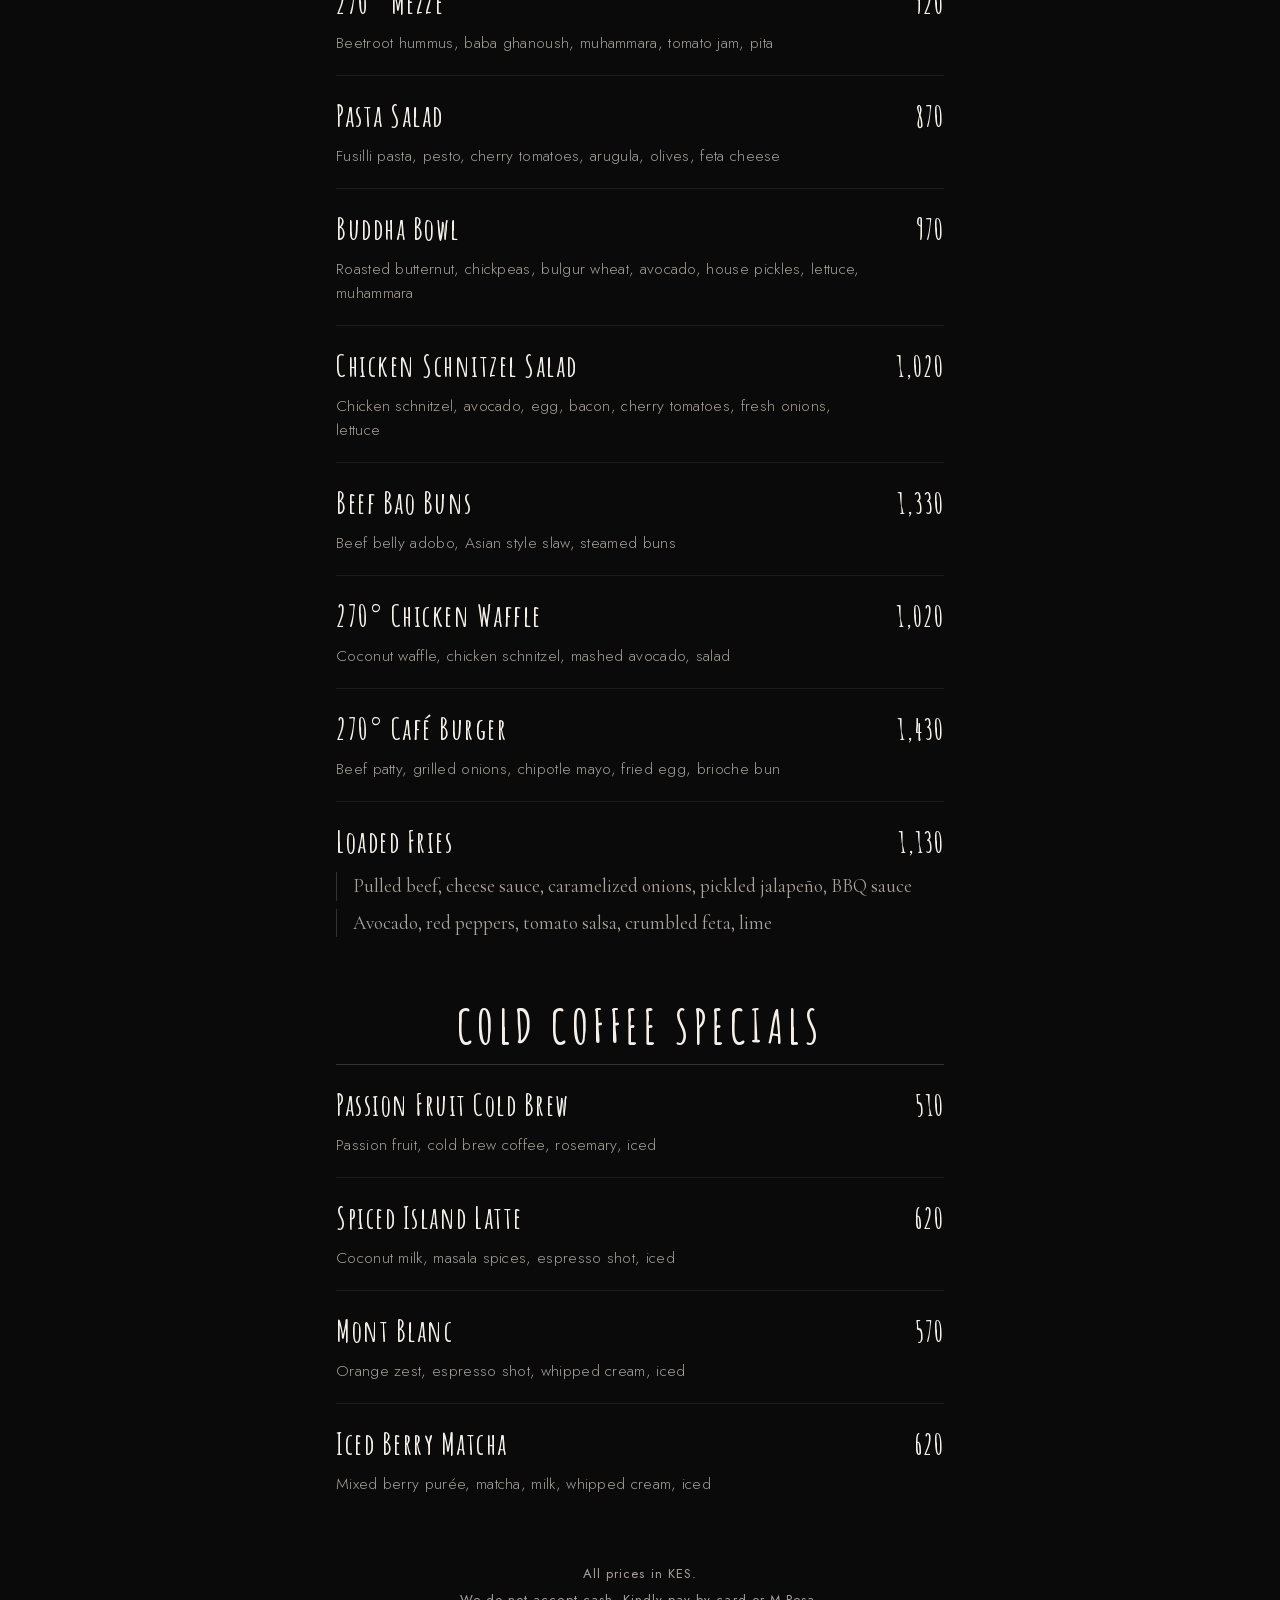
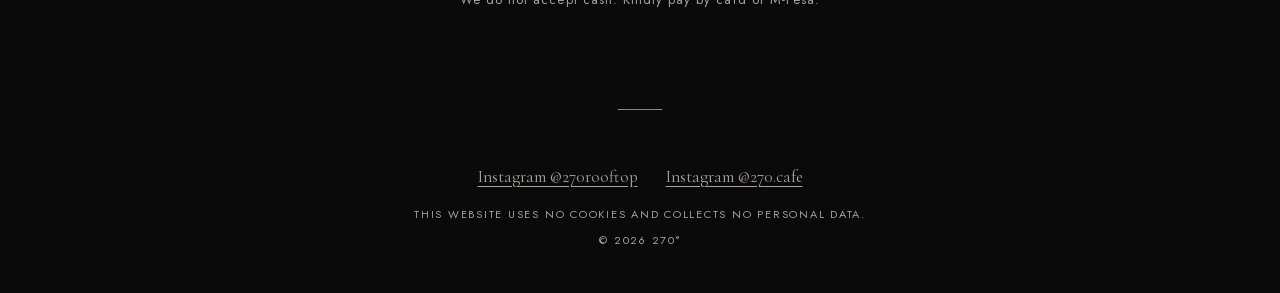
==== commit 49df9291: "Hero: time sits with the logo, more space before the hero line Co-Authored-By: Claude Fable 5.2 <nor" ====
--- a/cafe/index.html
+++ b/cafe/index.html
@@ -8,7 +8,7 @@
 <meta name="theme-color" content="#0a0a0a">
 <link rel="icon" href="../assets/icon.png" type="image/png">
 <link rel="apple-touch-icon" href="../assets/icon.png">
-<link rel="stylesheet" href="../assets/style.css?v=214841">
+<link rel="stylesheet" href="../assets/style.css?v=222253">
 </head>
 <body>
 
@@ -17,7 +17,7 @@
 <main>
   <div class="menu-head">
     <p class="eyebrow">Menu</p>
-    <h1 class="logo-h"><img src="../assets/logo-cafe.png?v=214841" alt="270° Café" width="766" height="815"></h1>
+    <h1 class="logo-h"><img src="../assets/logo-cafe.png?v=222253" alt="270° Café" width="766" height="815"></h1>
     <div class="venue-line" data-venue-info="cafe" data-compact></div>
   </div>
   <div id="menu"></div>
@@ -26,8 +26,8 @@
 
 <footer data-footer></footer>
 
-<script src="../assets/site.js?v=214841"></script>
-<script src="../data/cafe.js?v=214841"></script>
-<script src="../assets/menu.js?v=214841"></script>
+<script src="../assets/site.js?v=222253"></script>
+<script src="../data/cafe.js?v=222253"></script>
+<script src="../assets/menu.js?v=222253"></script>
 </body>
 </html>
--- a/assets/style.css
+++ b/assets/style.css
@@ -336,3 +336,111 @@
 html[data-venue="rooftop"] .venue-line { font-size: 15px; line-height: 1.6; }
 html[data-venue="rooftop"] .option { font-size: 15.5px; }
 html[data-venue="rooftop"] [data-footer] { font-size: 15px; }
+
+/* Menu as tabs: one section shown at a time */
+.menu-section { padding-top: 44px; animation: tab-in .45s ease; }
+@keyframes tab-in { from { opacity: 0; transform: translateY(8px); } to { opacity: 1; transform: none; } }
+.sections { min-height: 46vh; }
+.tabs a { cursor: pointer; }
+@media (prefers-reduced-motion: reduce) { .menu-section { animation: none; } }
+
+/* Playing with the circle: the dot follows the pointer quickly, then glides back */
+.hero.playing .sun { transition: transform .18s ease-out, opacity 1s ease; }
+.hero.playing .sky { animation: none; opacity: 1; }
+.sun circle:not(.halo) { r: 5.5px; }
+.hero .dial { cursor: default; }
+
+/* Section intro sits inside its tab, above the section title */
+.menu-section > .menu-intro { margin: 0 auto 34px; padding: 0; }
+
+/* Time in Nairobi sits right under the circle, above the hero line */
+.now { margin-top: 30px; font-size: 12px; color: var(--fg); opacity: 0; }
+.hero.lit .now { opacity: 0.8; }
+.hero p.lead { margin-top: 16px; }
+
+/* A little more light: a taller horizon glow and a soft aura that travels with the sun */
+.sky {
+  background:
+    radial-gradient(95% 70% at 50% 110%, var(--glow-a, transparent), transparent 72%),
+    radial-gradient(150% 100% at 50% 125%, var(--glow-b, transparent), transparent 78%);
+}
+.sun .aura { opacity: 0.20; filter: blur(34px); }
+.sun .halo { opacity: 0.34; }
+@keyframes breathe { from { opacity: 1; } to { opacity: 0.8; } }
+
+/* Light as before (same size and place), only with a gentler edge: it thins out in steps instead of ending in a band */
+.sky {
+  background:
+    radial-gradient(95% 70% at 50% 110%,
+      color-mix(in srgb, var(--glow-a, transparent) 90%, transparent) 0%,
+      color-mix(in srgb, var(--glow-a, transparent) 62%, transparent) 22%,
+      color-mix(in srgb, var(--glow-a, transparent) 34%, transparent) 42%,
+      color-mix(in srgb, var(--glow-a, transparent) 13%, transparent) 58%,
+      transparent 74%),
+    radial-gradient(150% 100% at 50% 125%,
+      var(--glow-b, transparent) 0%,
+      color-mix(in srgb, var(--glow-b, transparent) 45%, transparent) 45%,
+      transparent 78%);
+  -webkit-mask-image: none; mask-image: none;
+}
+
+/* Once loaded, the dot is moved frame by frame from the script, so no CSS easing on top */
+.hero.live .sun, .hero.playing .sun { transition: opacity 1s ease; }
+.hero.live .sky { animation: none; opacity: 1; }
+
+/* No full-width lines between sections: space separates them, a short centred rule marks each start */
+.block, .places, [data-footer] { border-top: 0; }
+.places { background: transparent; gap: 0; }
+.place { background: transparent; }
+.place:hover { background: transparent; }
+.place:hover .more { border-bottom-color: transparent; }
+.block::before, [data-footer]::before {
+  content: ""; display: block; width: 44px; height: 1px; background: var(--fg); opacity: 0.55;
+  margin: 0 auto clamp(34px, 6vh, 56px);
+}
+.events-head + .block::before { display: none; }
+.block { padding-top: clamp(36px, 7vh, 72px); padding-bottom: clamp(48px, 9vh, 96px); }
+
+/* Story as a statement: larger type */
+.story > * { max-width: 900px; }
+.story p:not(.eyebrow) { font-size: clamp(20px, 2.7vw, 30px); line-height: 1.5; letter-spacing: 0.01em; }
+.story p + p { margin-top: 1em; }
+.story p.signoff { font-size: 15px; letter-spacing: 0.06em; margin-top: 2.2em; }
+
+/* Story: small, fine capitals with air between the letters */
+.story > * { max-width: 780px; }
+.story p:not(.eyebrow) { font-size: clamp(12.5px, 1.35vw, 15px); font-weight: 300; text-transform: uppercase; letter-spacing: 0.22em; line-height: 2.1; }
+.story p + p { margin-top: 1.6em; }
+.story p.signoff { font-size: 11px; letter-spacing: 0.26em; margin-top: 2.6em; }
+
+/* Visit: both columns share the same rows, so address, hours, phone and buttons line up */
+.venues { row-gap: 0; }
+.venue { display: grid; grid-row: span 5; grid-template-rows: subgrid; justify-items: center; align-items: start; }
+.venue .actions { align-self: end; flex: none; }
+@media (max-width: 759px) { .venue + .venue { margin-top: 64px; } }
+
+/* Each venue in its own font: rooftop in the house sans, café in the hand-drawn café font */
+[data-venue-info="rooftop"] .fact, .place[href^="rooftop"] p:not(.eyebrow) {
+  font-family: var(--sans); font-weight: 300; font-size: 16px; letter-spacing: 0.04em; line-height: 1.7;
+}
+[data-venue-info="cafe"] .fact, .place[href^="cafe"] p:not(.eyebrow) {
+  font-family: "Amatic SC", var(--sans); font-weight: 700; font-size: 25px; letter-spacing: 0.07em; line-height: 1.3;
+}
+[data-venue-info="cafe"] .btn, .place[href^="cafe"] .more, .place[href^="cafe"] .eyebrow {
+  font-family: "Amatic SC", var(--sans); font-weight: 700; font-size: 21px; letter-spacing: 0.12em;
+}
+[data-venue-info="cafe"] .btn { padding: 9px 20px; }
+.place[href^="cafe"] .eyebrow { font-size: 20px; letter-spacing: 0.16em; }
+.venue-line[data-venue-info="cafe"] .fact { font-size: 23px; }
+.venue-line[data-venue-info="rooftop"] .fact { font-size: 15px; }
+.place .eyebrow { min-height: 28px; display: flex; align-items: center; margin-bottom: 12px; }
+.venue .btn { height: 50px; padding-top: 0; padding-bottom: 0; display: inline-flex; align-items: center; justify-content: center; }
+
+/* Events page while the form has no destination: phone numbers instead */
+.inquire-call { text-align: center; margin-top: 10px; }
+.inquire-call .call { font-family: var(--sans); font-weight: 300; font-size: 18px; letter-spacing: 0.04em; margin-top: 14px !important; }
+.inquire-call .events-lead { margin-bottom: 26px; }
+
+/* The time belongs to the logo: close under the circle, with more air before the hero line */
+.now { margin-top: 4px; }
+.hero p.lead { margin-top: clamp(40px, 7vh, 60px); }
